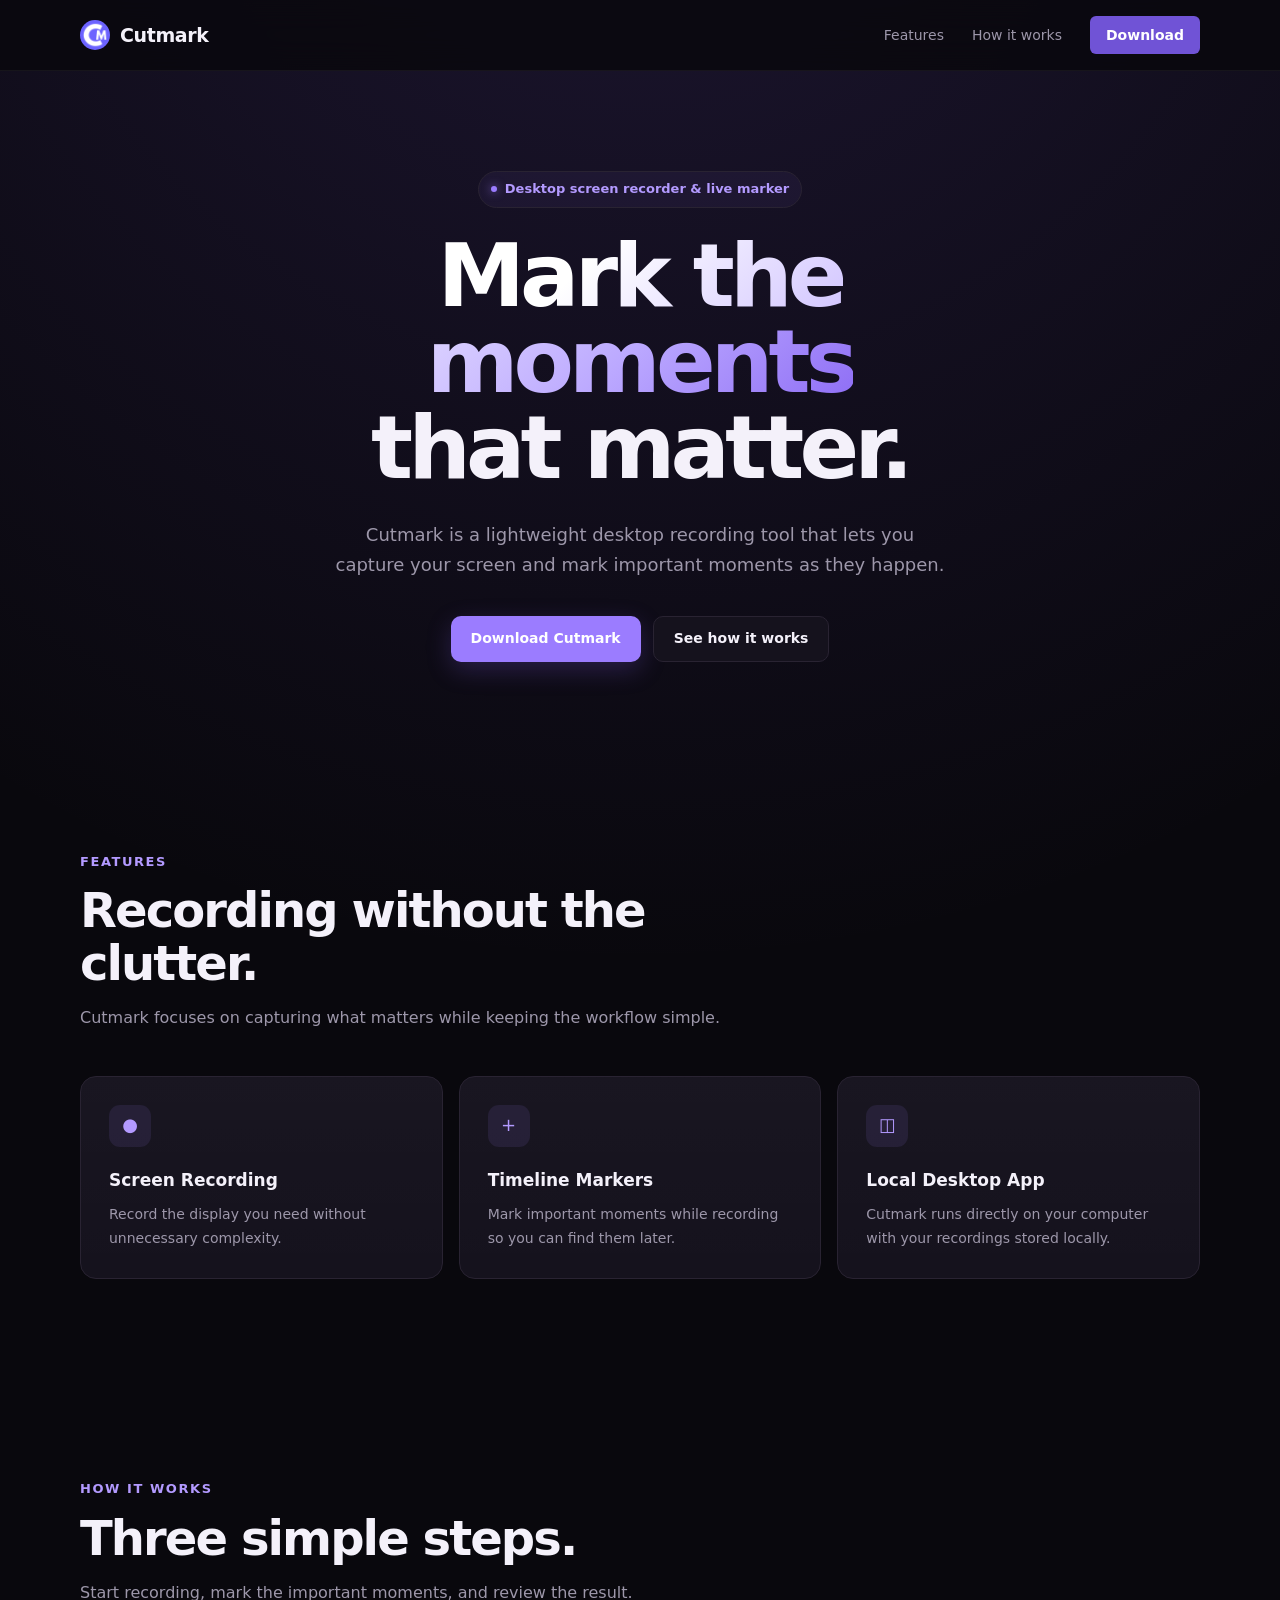
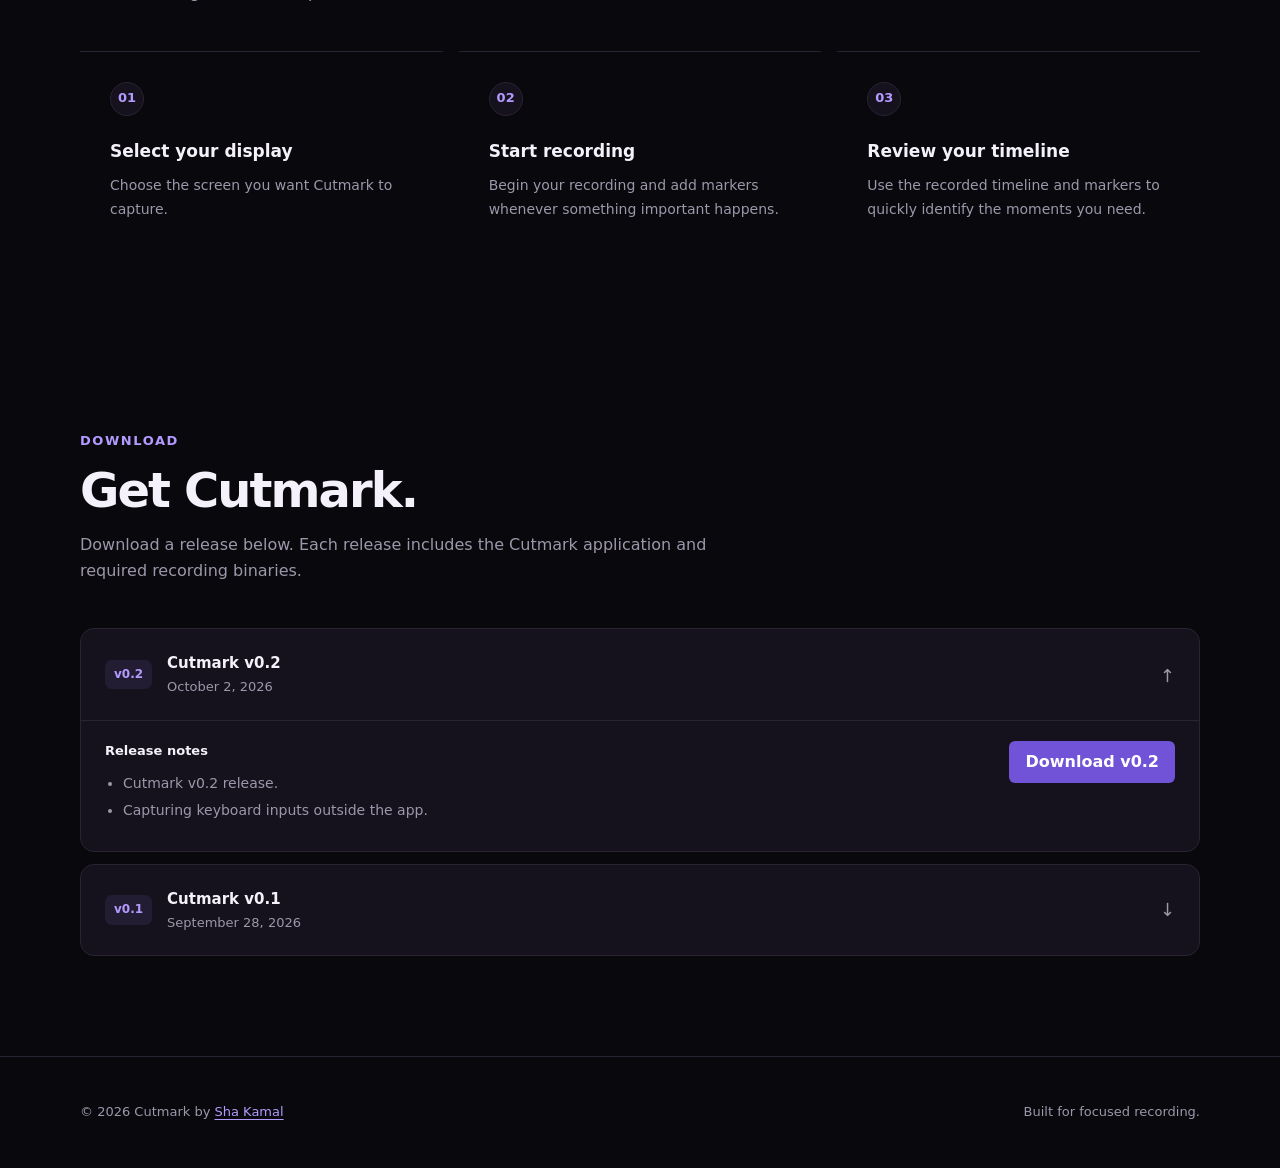
==== cutmark/index.html @ 537179f0 "Initial commit" ====
<!doctype html>
<html lang="en">
    <head>
        <meta charset="UTF-8" />
        <meta name="viewport" content="width=device-width, initial-scale=1.0" />

        <link rel="icon" type="image/png" href="./icon.png" />

        <title>Cutmark | Live Marker</title>

        <meta
            name="description"
            content="Cutmark is a lightweight desktop screen recording tool for marking important moments while you record."
        />

        <style>
            :root {
                --bg: #09080d;
                --bg-soft: #100e17;
                --card: #15121d;
                --card-hover: #1b1725;
                --border: #292332;
                --text: #f4f1fa;
                --muted: #9d97aa;
                --muted-light: #c4bfce;
                --purple: #9b7cff;
                --purple-light: #b39aff;
                --purple-dark: #7053d6;
                --shadow: rgba(0, 0, 0, 0.35);
            }

            * {
                box-sizing: border-box;
                margin: 0;
                padding: 0;
            }

            html {
                scroll-behavior: smooth;
            }

            body {
                font-family:
                    Inter,
                    ui-sans-serif,
                    system-ui,
                    -apple-system,
                    BlinkMacSystemFont,
                    "Segoe UI",
                    sans-serif;

                background:
                    radial-gradient(
                        circle at 50% -10%,
                        rgba(123, 86, 220, 0.18),
                        transparent 40%
                    ),
                    var(--bg);

                color: var(--text);
                line-height: 1.6;
            }

            a {
                color: inherit;
                text-decoration: none;
            }

            .container {
                width: min(1120px, calc(100% - 40px));
                margin: 0 auto;
            }

            /* --------------------------------
               Navigation
            -------------------------------- */

            nav {
                position: sticky;
                top: 0;
                z-index: 100;

                background: rgba(9, 8, 13, 0.82);
                backdrop-filter: blur(16px);

                border-bottom: 1px solid rgba(255, 255, 255, 0.05);
            }

            .nav-inner {
                height: 70px;

                display: flex;
                align-items: center;
                justify-content: space-between;
            }

            .brand {
                display: flex;
                align-items: center;
                gap: 10px;

                font-size: 19px;
                font-weight: 700;
                letter-spacing: -0.02em;
            }

            .brand img {
                width: 30px;
                height: 30px;
                object-fit: contain;
                border-radius: 50%;
                flex-shrink: 0;
            }

            .nav-links {
                display: flex;
                align-items: center;
                gap: 28px;

                color: var(--muted);
                font-size: 14px;
            }

            .nav-links a {
                transition: color 0.2s ease;
            }

            .nav-links a:hover {
                color: var(--text);
            }

            /* --------------------------------
               Hero
            -------------------------------- */

            .hero {
                min-height: 650px;

                display: flex;
                align-items: center;
                justify-content: center;

                text-align: center;

                padding: 100px 0 90px;
            }

            .hero-content {
                max-width: 820px;
                margin: 0 auto;
            }

            .eyebrow {
                display: inline-flex;
                align-items: center;
                gap: 8px;

                padding: 7px 12px;

                border: 1px solid var(--border);
                border-radius: 999px;

                background: rgba(155, 124, 255, 0.06);

                color: var(--purple-light);

                font-size: 13px;
                font-weight: 600;

                margin-bottom: 25px;
            }

            .eyebrow-dot {
                width: 6px;
                height: 6px;

                border-radius: 50%;

                background: var(--purple);

                box-shadow: 0 0 10px rgba(155, 124, 255, 0.8);
            }

            h1 {
                font-size: clamp(48px, 8vw, 88px);
                line-height: 0.98;

                letter-spacing: -0.055em;

                margin-bottom: 28px;
            }

            .gradient-text {
                background: linear-gradient(
                    135deg,
                    #ffffff 20%,
                    #bba8ff 70%,
                    #8d6cf5
                );

                -webkit-background-clip: text;
                background-clip: text;

                color: transparent;
            }

            .hero-description {
                max-width: 620px;
                margin: 0 auto 35px;

                color: var(--muted);

                font-size: 18px;
                line-height: 1.7;
            }

            .hero-actions {
                display: flex;
                justify-content: center;
                gap: 12px;

                flex-wrap: wrap;
            }

            .button {
                display: inline-flex;
                align-items: center;
                justify-content: center;
                gap: 8px;

                min-height: 46px;

                padding: 0 20px;

                border-radius: 10px;

                font-size: 14px;
                font-weight: 600;

                transition:
                    transform 0.2s ease,
                    background 0.2s ease,
                    border-color 0.2s ease;
            }

            .button:hover {
                transform: translateY(-1px);
            }

            .button-primary {
                background: var(--purple);
                color: white;

                box-shadow: 0 8px 25px rgba(123, 86, 220, 0.25);
            }

            .button-primary:hover {
                background: var(--purple-light);
            }

            .button-secondary {
                border: 1px solid var(--border);
                background: var(--card);
                color: var(--text);
            }

            .button-secondary:hover {
                background: var(--card-hover);
                border-color: #3a3347;
            }

            /* --------------------------------
               Sections
            -------------------------------- */

            section {
                padding: 100px 0;
            }

            .section-header {
                max-width: 680px;
                margin-bottom: 45px;
            }

            .section-label {
                color: var(--purple-light);

                font-size: 13px;
                font-weight: 700;

                text-transform: uppercase;
                letter-spacing: 0.12em;

                margin-bottom: 12px;
            }

            h2 {
                font-size: clamp(32px, 5vw, 48px);
                line-height: 1.1;

                letter-spacing: -0.04em;

                margin-bottom: 15px;
            }

            .section-description {
                color: var(--muted);
                font-size: 16px;
            }

            /* --------------------------------
               Features
            -------------------------------- */

            .features-grid {
                display: grid;

                grid-template-columns: repeat(3, minmax(0, 1fr));

                gap: 16px;
            }

            .feature-card {
                padding: 28px;

                border: 1px solid var(--border);
                border-radius: 16px;

                background:
                    linear-gradient(
                        180deg,
                        rgba(255, 255, 255, 0.015),
                        transparent
                    ),
                    var(--card);

                transition:
                    transform 0.2s ease,
                    border-color 0.2s ease,
                    background 0.2s ease;
            }

            .feature-card:hover {
                transform: translateY(-3px);

                border-color: #3b334b;
                background: var(--card-hover);
            }

            .feature-icon {
                width: 42px;
                height: 42px;

                display: flex;
                align-items: center;
                justify-content: center;

                border-radius: 11px;

                background: rgba(155, 124, 255, 0.1);

                color: var(--purple-light);

                margin-bottom: 20px;

                font-size: 18px;
            }

            .feature-card h3 {
                font-size: 17px;
                margin-bottom: 9px;
            }

            .feature-card p {
                color: var(--muted);
                font-size: 14px;
                line-height: 1.7;
            }

            /* --------------------------------
               How it works
            -------------------------------- */

            .steps {
                display: grid;

                grid-template-columns: repeat(3, minmax(0, 1fr));

                gap: 16px;

                counter-reset: steps;
            }

            .step {
                position: relative;

                padding: 30px;

                border-top: 1px solid var(--border);
            }

            .step-number {
                width: 34px;
                height: 34px;

                display: flex;
                align-items: center;
                justify-content: center;

                border-radius: 50%;

                background: var(--card);
                border: 1px solid var(--border);

                color: var(--purple-light);

                font-size: 13px;
                font-weight: 700;

                margin-bottom: 22px;
            }

            .step h3 {
                font-size: 17px;
                margin-bottom: 9px;
            }

            .step p {
                color: var(--muted);
                font-size: 14px;
                line-height: 1.7;
            }

            /* --------------------------------
               Download
            -------------------------------- */

            .download-section {
                padding-top: 80px;
            }

            .release-list {
                display: flex;
                flex-direction: column;
                gap: 12px;
            }

            .release {
                overflow: hidden;

                border: 1px solid var(--border);
                border-radius: 14px;

                background: var(--card);
            }

            .release summary {
                cursor: pointer;

                list-style: none;

                display: flex;
                align-items: center;
                justify-content: space-between;

                gap: 20px;

                padding: 22px 24px;
            }

            .release summary::-webkit-details-marker {
                display: none;
            }

            .release summary:hover {
                background: rgba(255, 255, 255, 0.015);
            }

            .release-info {
                display: flex;
                align-items: center;
                gap: 15px;
            }

            .release-version {
                display: inline-flex;
                align-items: center;

                padding: 5px 9px;

                border-radius: 7px;

                background: rgba(155, 124, 255, 0.1);

                color: var(--purple-light);

                font-size: 12px;
                font-weight: 700;
            }

            .release-title {
                font-size: 15px;
                font-weight: 600;
            }

            .release-date {
                color: var(--muted);

                font-size: 13px;

                margin-top: 2px;
            }

            .release-arrow {
                color: var(--muted);

                font-size: 18px;

                transition: transform 0.2s ease;
            }

            .release[open] .release-arrow {
                transform: rotate(180deg);
            }

            .release-body {
                padding: 0 24px 24px;

                border-top: 1px solid var(--border);
            }

            .release-content {
                padding-top: 20px;

                display: flex;
                align-items: flex-start;
                justify-content: space-between;

                gap: 30px;
            }

            .release-notes {
                flex: 1;
            }

            .release-notes-title {
                font-size: 13px;
                font-weight: 700;

                margin-bottom: 10px;
            }

            .release-notes ul {
                padding-left: 18px;

                color: var(--muted);

                font-size: 14px;
            }

            .release-notes li {
                margin-bottom: 5px;
            }

            .download-button {
                flex-shrink: 0;
            }

            /* --------------------------------
               Footer
            -------------------------------- */

            footer {
                padding: 45px 0;

                border-top: 1px solid var(--border);

                color: var(--muted);

                font-size: 13px;
            }

            .footer-inner {
                display: flex;
                align-items: center;
                justify-content: space-between;

                gap: 20px;
            }

            .footer-author {
                color: var(--muted);

                transition: color 0.2s ease;
            }

            .footer-author:hover {
                color: var(--purple-light);
            }

            /* --------------------------------
               Responsive
            -------------------------------- */

            @media (max-width: 800px) {
                .features-grid,
                .steps {
                    grid-template-columns: 1fr;
                }

                .nav-links {
                    gap: 15px;
                }

                .hero {
                    min-height: 560px;
                    padding: 80px 0;
                }

                .release-content {
                    flex-direction: column;
                }

                .download-button {
                    width: 100%;
                }

                .download-button .button {
                    width: 100%;
                }
            }

            @media (max-width: 560px) {
                .container {
                    width: min(100% - 28px, 1120px);
                }

                .nav-inner {
                    height: 62px;
                }

                .nav-links {
                    display: none;
                }

                h1 {
                    font-size: 50px;
                }

                .hero-description {
                    font-size: 16px;
                }

                section {
                    padding: 75px 0;
                }

                .release summary {
                    padding: 18px;
                }

                .release-body {
                    padding: 0 18px 18px;
                }

                .release-info {
                    gap: 10px;
                }

                .release-title {
                    font-size: 14px;
                }

                .footer-inner {
                    flex-direction: column;
                    align-items: flex-start;
                }
            }
        </style>
    </head>

    <body>
        <!-- Navigation -->

        <nav>
            <div class="container nav-inner">
                <a href="#" class="brand">
                    <img src="./icon.png" alt="Cutmark" />
                    <span>Cutmark</span>
                </a>

                <div class="nav-links">
                    <a href="#features">Features</a>
                    <a href="#how-it-works">How it works</a>
                    <a
                        href="#download"
                        style="
                            background: var(--purple-dark);
                            color: #fff;
                            padding: 8px 16px;
                            border-radius: 6px;
                            text-decoration: none;
                            font-weight: 600;
                        "
                        onmouseover="this.style.background = 'var(--purple)'"
                        onmouseout="
                            this.style.background = 'var(--purple-dark)'
                        "
                    >
                        Download
                    </a>
                </div>
            </div>
        </nav>

        <!-- Hero -->

        <main>
            <section class="hero">
                <div class="container hero-content">
                    <div class="eyebrow">
                        <span class="eyebrow-dot"></span>
                        Desktop screen recorder & live marker
                    </div>

                    <h1>
                        <span class="gradient-text"> Mark the moments </span>
                        <br />
                        that matter.
                    </h1>

                    <p class="hero-description">
                        Cutmark is a lightweight desktop recording tool that
                        lets you capture your screen and mark important moments
                        as they happen.
                    </p>

                    <div class="hero-actions">
                        <a href="#download" class="button button-primary">
                            Download Cutmark
                        </a>

                        <a href="#how-it-works" class="button button-secondary">
                            See how it works
                        </a>
                    </div>
                </div>
            </section>

            <!-- Features -->

            <section id="features">
                <div class="container">
                    <div class="section-header">
                        <div class="section-label">Features</div>

                        <h2>Recording without the clutter.</h2>

                        <p class="section-description">
                            Cutmark focuses on capturing what matters while
                            keeping the workflow simple.
                        </p>
                    </div>

                    <div class="features-grid">
                        <div class="feature-card">
                            <div class="feature-icon">●</div>

                            <h3>Screen Recording</h3>

                            <p>
                                Record the display you need without unnecessary
                                complexity.
                            </p>
                        </div>

                        <div class="feature-card">
                            <div class="feature-icon">+</div>

                            <h3>Timeline Markers</h3>

                            <p>
                                Mark important moments while recording so you
                                can find them later.
                            </p>
                        </div>

                        <div class="feature-card">
                            <div class="feature-icon">◫</div>

                            <h3>Local Desktop App</h3>

                            <p>
                                Cutmark runs directly on your computer with your
                                recordings stored locally.
                            </p>
                        </div>
                    </div>
                </div>
            </section>

            <!-- How it works -->

            <section id="how-it-works">
                <div class="container">
                    <div class="section-header">
                        <div class="section-label">How it works</div>

                        <h2>Three simple steps.</h2>

                        <p class="section-description">
                            Start recording, mark the important moments, and
                            review the result.
                        </p>
                    </div>

                    <div class="steps">
                        <div class="step">
                            <div class="step-number">01</div>

                            <h3>Select your display</h3>

                            <p>
                                Choose the screen you want Cutmark to capture.
                            </p>
                        </div>

                        <div class="step">
                            <div class="step-number">02</div>

                            <h3>Start recording</h3>

                            <p>
                                Begin your recording and add markers whenever
                                something important happens.
                            </p>
                        </div>

                        <div class="step">
                            <div class="step-number">03</div>

                            <h3>Review your timeline</h3>

                            <p>
                                Use the recorded timeline and markers to quickly
                                identify the moments you need.
                            </p>
                        </div>
                    </div>
                </div>
            </section>

            <!-- Download -->

            <section id="download" class="download-section">
                <div class="container">
                    <div class="section-header">
                        <div class="section-label">Download</div>

                        <h2>Get Cutmark.</h2>

                        <p class="section-description">
                            Download a release below. Each release includes the
                            Cutmark application and required recording binaries.
                        </p>
                    </div>

                    <div id="release-list" class="release-list"></div>
                </div>
            </section>
        </main>

        <!-- Footer -->

        <footer>
            <div class="container footer-inner">
                <div>
                    © <span id="year"></span>
                    Cutmark by
                    <a
                        href="https://www.shakamal.com"
                        target="_blank"
                        rel="noopener noreferrer"
                        style="
                            color: var(--purple-light);
                            text-decoration: underline;
                            text-underline-offset: 3px;
                        "
                    >
                        Sha Kamal
                    </a>
                </div>

                <div>Built for focused recording.</div>
            </div>
        </footer>

        <script>
            /*
             * Cutmark releases
             *
             * Google Drive file IDs are taken from the sharing URLs.
             */

            const RELEASES = [
                {
                    name: "Cutmark v0.2",
                    version: "0.2",
                    date: "2026-10-02",
                    download:
                        "https://drive.google.com/uc?export=download&id=1SfjQMPcFquccPZWpeL3xZGbp0htsZSDk",
                    notes: [
                        "Cutmark v0.2 release.",
                        "Capturing keyboard inputs outside the app.",
                    ],
                },
                {
                    name: "Cutmark v0.1",
                    version: "0.1",
                    date: "2026-09-28",
                    download:
                        "https://drive.google.com/uc?export=download&id=1gFqni8XCV2P5SXUI3lJE3S_QBKb9bOwK",
                    notes: [
                        "Initial Cutmark v0.1 release.",
                        "Screen recording support.",
                        "Mic and System audio capturing.",
                        "Timeline markers.",
                    ],
                },
            ];

            /*
             * Format release dates.
             */

            function formatDate(dateString) {
                const date = new Date(`${dateString}T00:00:00`);

                return date.toLocaleDateString("en-US", {
                    year: "numeric",
                    month: "long",
                    day: "numeric",
                });
            }

            /*
             * Render releases.
             */

            function renderReleases() {
                const container = document.getElementById("release-list");

                container.innerHTML = "";

                RELEASES.forEach((release, index) => {
                    const details = document.createElement("details");

                    details.className = "release";

                    /*
                     * Automatically expand the latest release.
                     */

                    if (index === 0) {
                        details.open = true;
                    }

                    const notes = release.notes
                        .map((note) => `<li>${note}</li>`)
                        .join("");

                    details.innerHTML = `
                        <summary>
                            <div class="release-info">
                                <div class="release-version">
                                    v${release.version}
                                </div>

                                <div>
                                    <div class="release-title">
                                        ${release.name}
                                    </div>

                                    <div class="release-date">
                                        ${formatDate(release.date)}
                                    </div>
                                </div>
                            </div>

                            <div class="release-arrow">
                                ↓
                            </div>
                        </summary>

                        <div class="release-body">
                            <div class="release-content">
                                <div class="release-notes">
                                    <div class="release-notes-title">
                                        Release notes
                                    </div>

                                    <ul>
                                        ${notes}
                                    </ul>
                                </div>

                                <div class="download-button">
                                    <a
                                        href="${release.download}"
                                        target="_blank"
                                        rel="noopener noreferrer"
                                        style="
                                            display: inline-block;
                                            background: var(--purple-dark);
                                            color: #fff;
                                            padding: 8px 16px;
                                            border-radius: 6px;
                                            text-decoration: none;
                                            font-weight: 600;
                                            transition: background 0.2s ease;
                                        "
                                        onmouseover="this.style.background='var(--purple)'"
                                        onmouseout="this.style.background='var(--purple-dark)'"
                                    >
                                        Download v${release.version}
                                    </a>
                                </div>
                            </div>
                        </div>
                    `;

                    container.appendChild(details);
                });
            }

            /*
             * Footer year.
             */

            document.getElementById("year").textContent =
                new Date().getFullYear();

            /*
             * Render release list.
             */

            renderReleases();
        </script>
    </body>
</html>
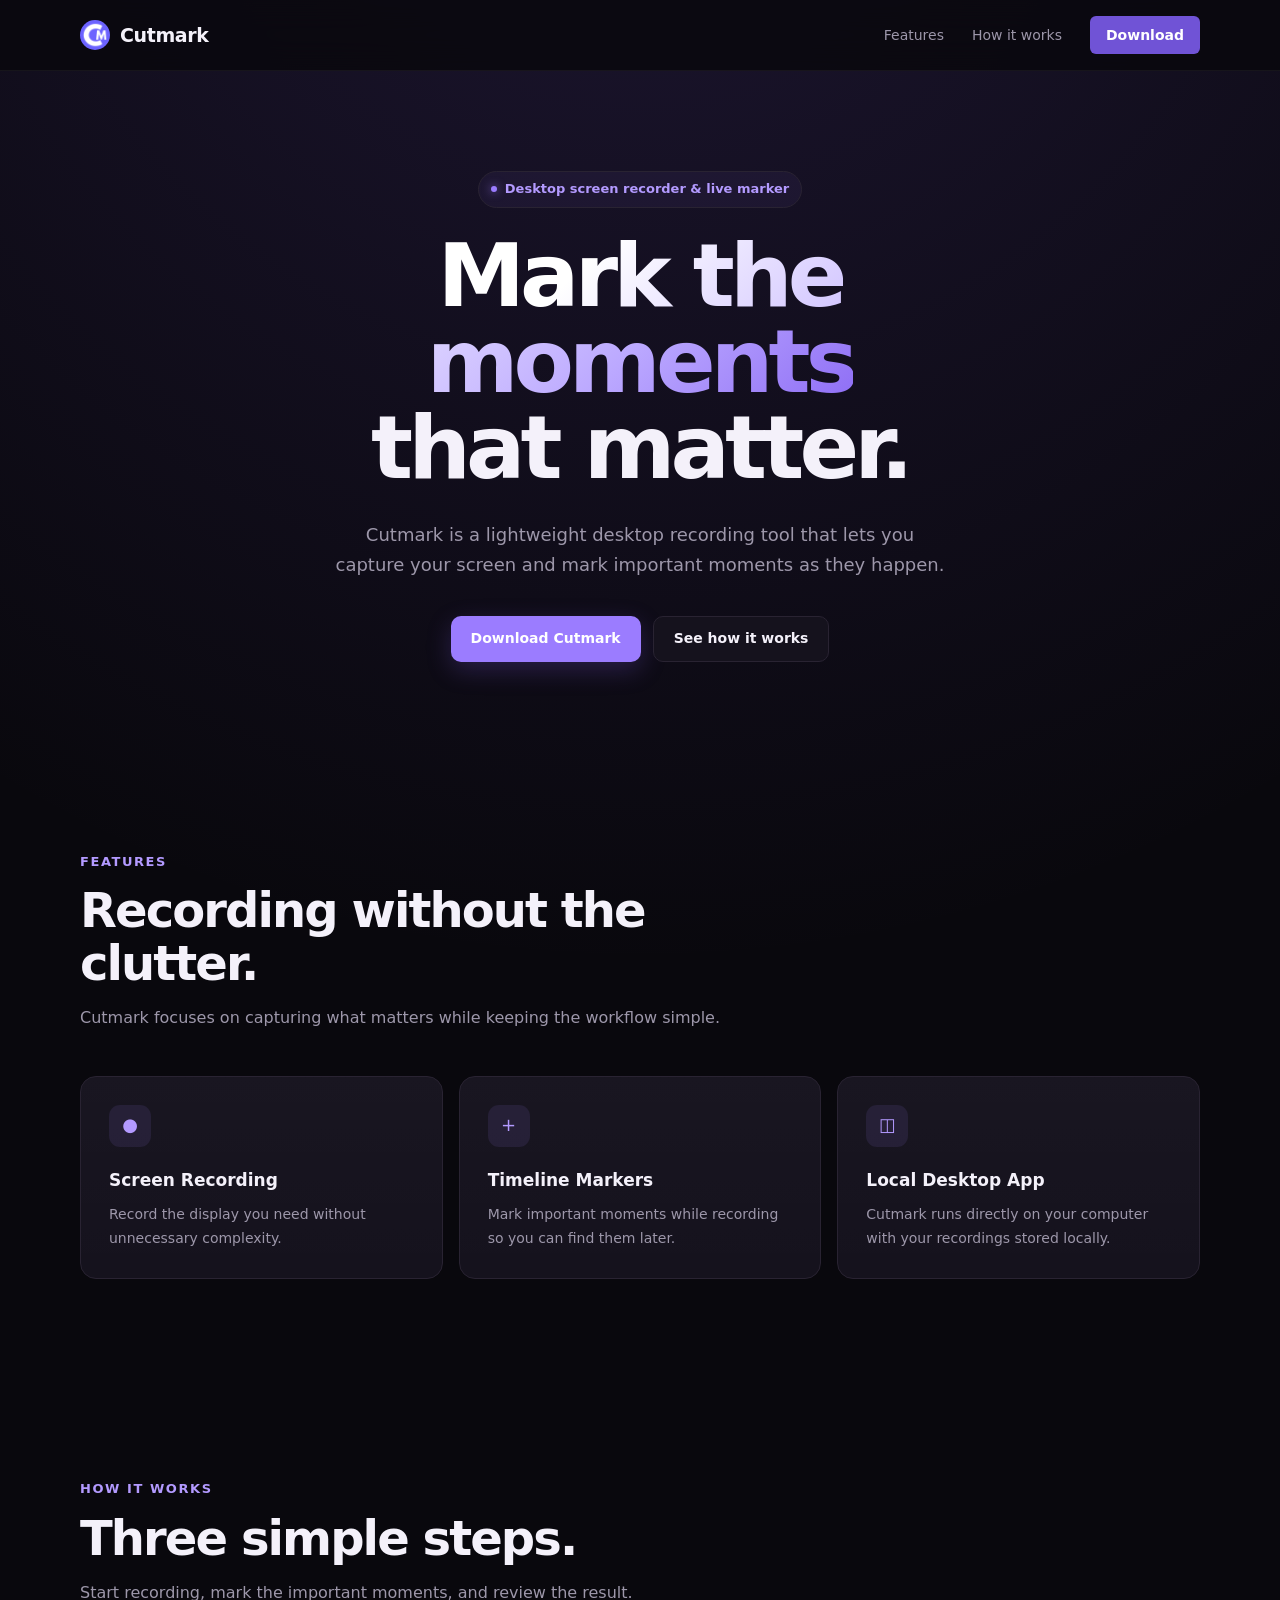
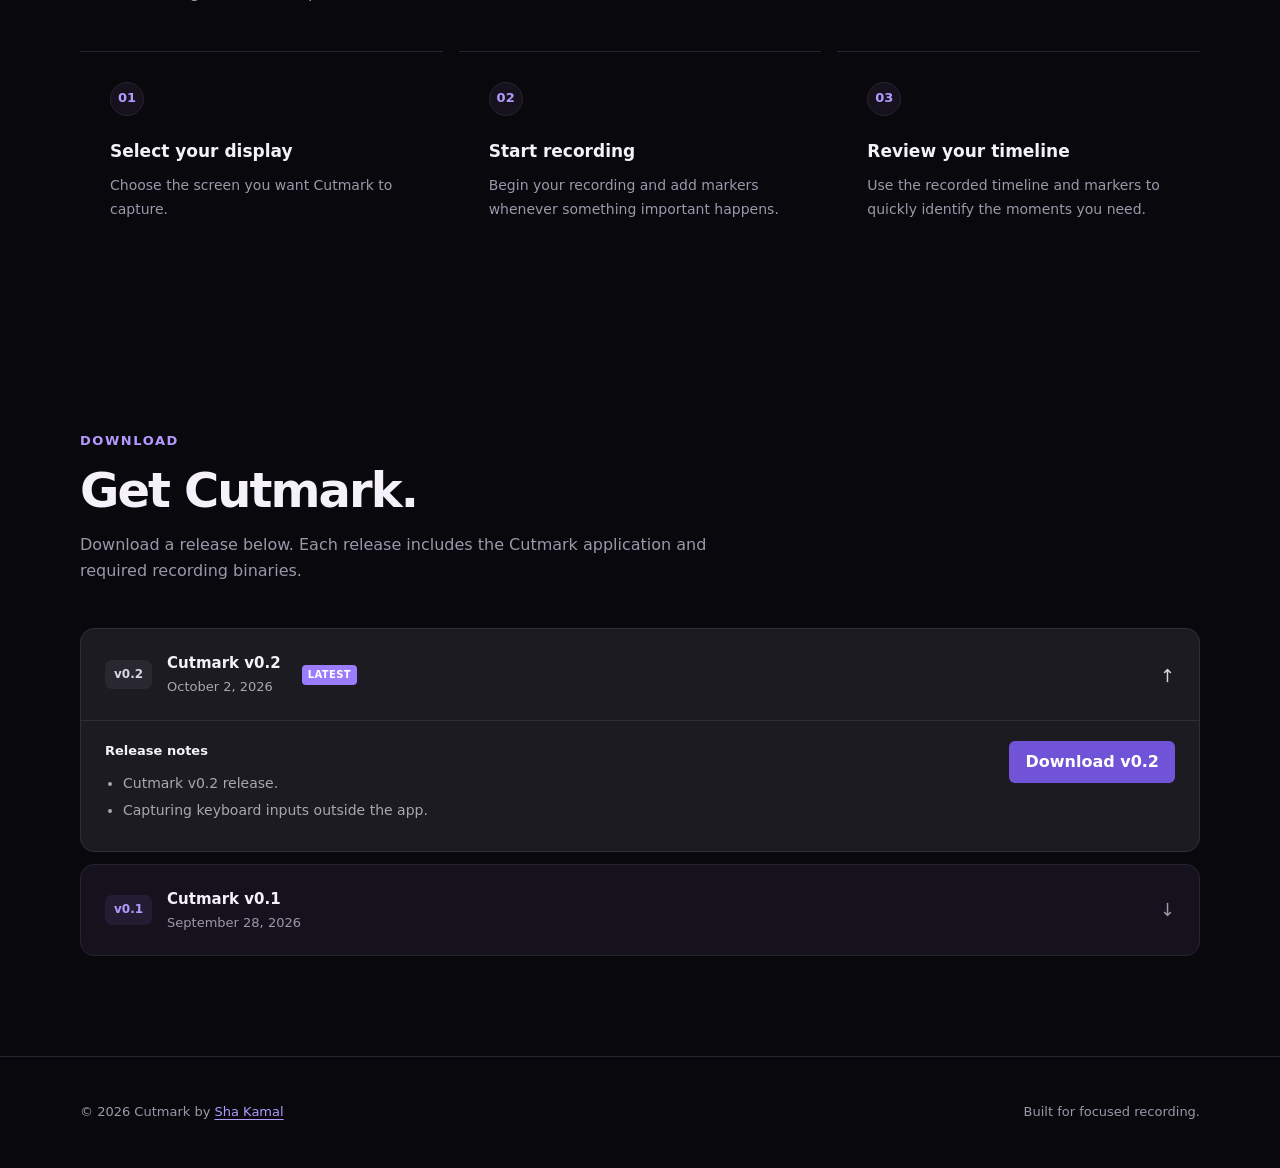
==== commit 63f528b2: "Update portfolio page" ====
--- a/cutmark/index.html
+++ b/cutmark/index.html
@@ -452,6 +452,17 @@
                 border-radius: 14px;
 
                 background: var(--card);
+
+                transition:
+                    background 0.2s ease,
+                    border-color 0.2s ease;
+            }
+
+            /* Open release uses dark gray instead of purple */
+
+            .release[open] {
+                background: #1c1b21;
+                border-color: #302e36;
             }
 
             .release summary {
@@ -498,6 +509,11 @@
                 font-weight: 700;
             }
 
+            .release[open] .release-version {
+                background: #29272f;
+                color: #d8d5df;
+            }
+
             .release-title {
                 font-size: 15px;
                 font-weight: 600;
@@ -511,6 +527,10 @@
                 margin-top: 2px;
             }
 
+            .release[open] .release-date {
+                color: #aaa6b2;
+            }
+
             .release-arrow {
                 color: var(--muted);
 
@@ -520,6 +540,7 @@
             }
 
             .release[open] .release-arrow {
+                color: #d8d5df;
                 transform: rotate(180deg);
             }
 
@@ -527,6 +548,10 @@
                 padding: 0 24px 24px;
 
                 border-top: 1px solid var(--border);
+            }
+
+            .release[open] .release-body {
+                border-top-color: #302e36;
             }
 
             .release-content {
@@ -556,6 +581,10 @@
                 color: var(--muted);
 
                 font-size: 14px;
+            }
+
+            .release[open] .release-notes ul {
+                color: #aaa6b2;
             }
 
             .release-notes li {
@@ -691,7 +720,9 @@
 
                 <div class="nav-links">
                     <a href="#features">Features</a>
+
                     <a href="#how-it-works">How it works</a>
+
                     <a
                         href="#download"
                         style="
@@ -878,7 +909,7 @@
                     © <span id="year"></span>
                     Cutmark by
                     <a
-                        href="https://www.shakamal.com"
+                        href="https://shakamal.com"
                         target="_blank"
                         rel="noopener noreferrer"
                         style="
@@ -985,6 +1016,25 @@
                                         ${formatDate(release.date)}
                                     </div>
                                 </div>
+
+                                ${
+                                    index === 0
+                                        ? `<span
+                                            style="
+                                                margin-left: 6px;
+                                                padding: 2px 6px;
+                                                border-radius: 4px;
+                                                background: var(--purple);
+                                                color: #fff;
+                                                font-size: 10px;
+                                                font-weight: 700;
+                                                letter-spacing: 0.04em;
+                                            "
+                                        >
+                                            LATEST
+                                        </span>`
+                                        : ""
+                                }
                             </div>
 
                             <div class="release-arrow">
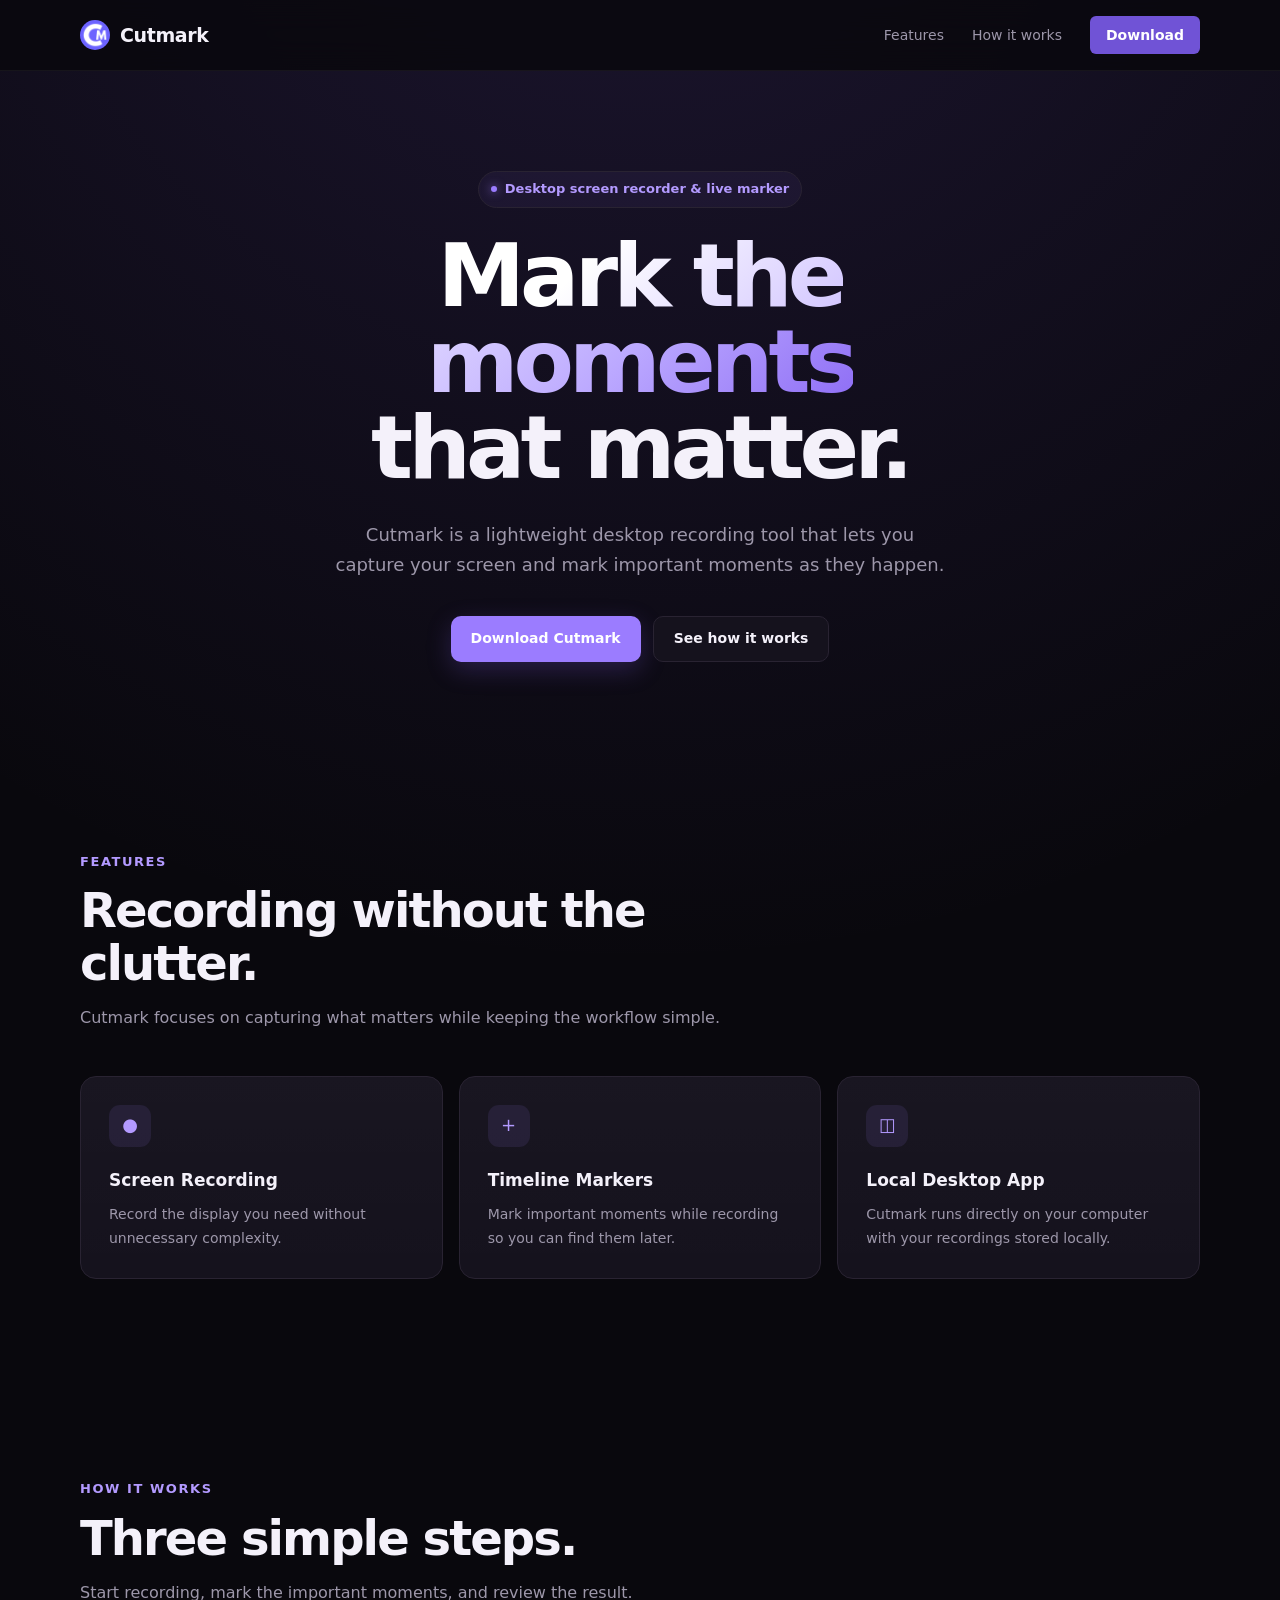
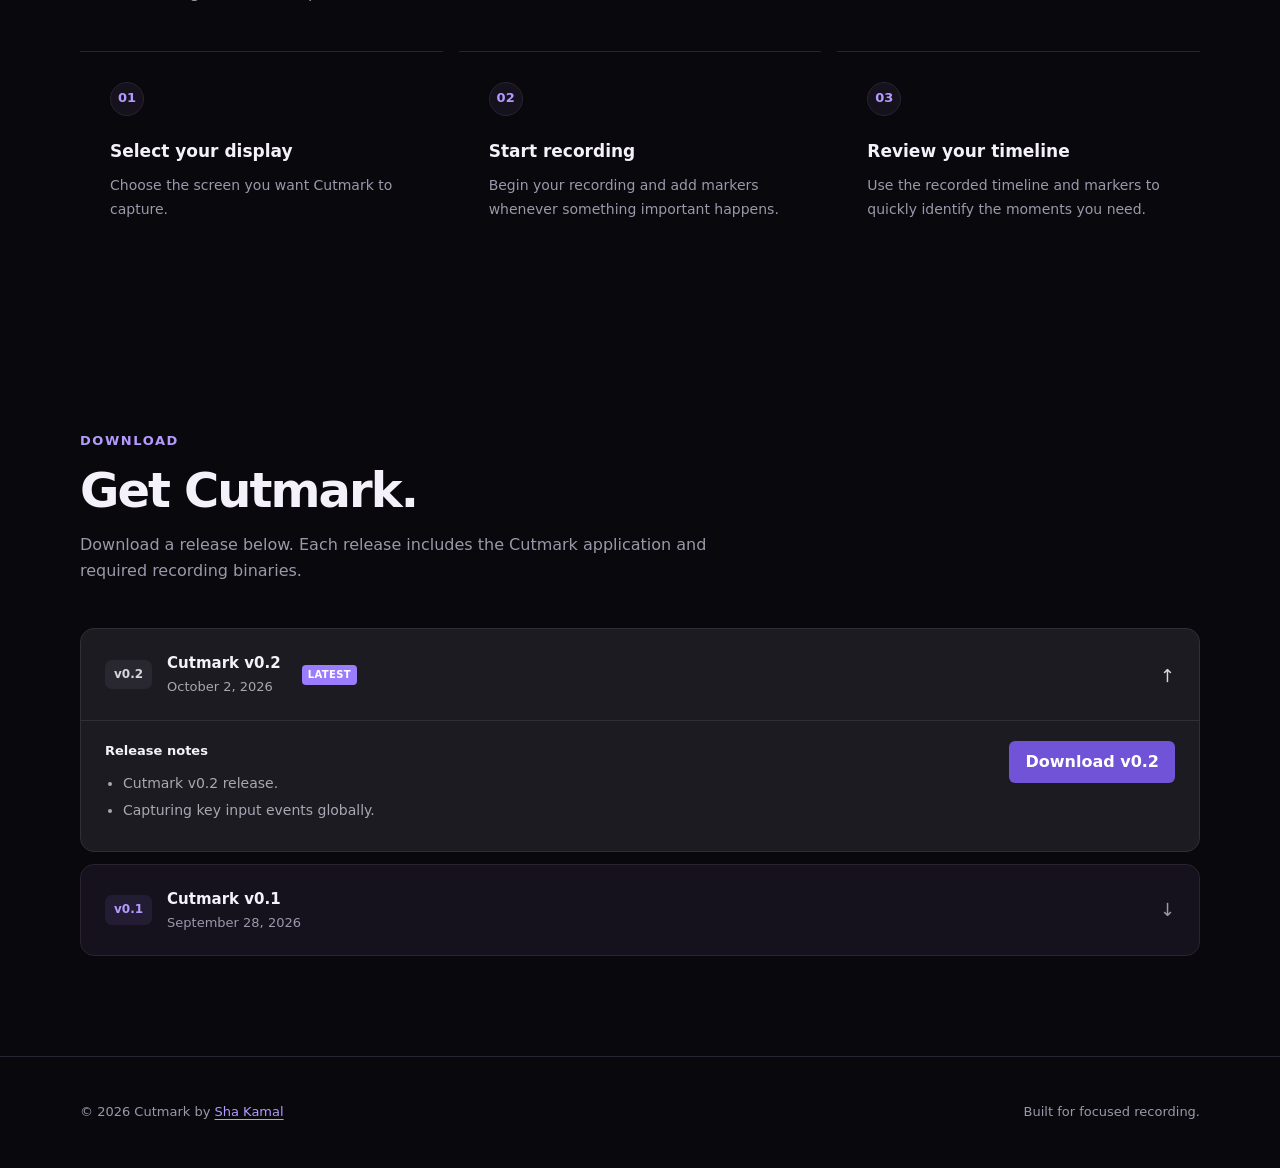
==== commit 9829ae32: "feat: Add Cutmark v0.2 release" ====
--- a/cutmark/index.html
+++ b/cutmark/index.html
@@ -939,10 +939,10 @@
                     version: "0.2",
                     date: "2026-10-02",
                     download:
-                        "https://drive.google.com/uc?export=download&id=1SfjQMPcFquccPZWpeL3xZGbp0htsZSDk",
+                        "https://drive.usercontent.google.com/download?id=1tvqN41ecXV8d2vaE5SJGTUnRVYgywgWa",
                     notes: [
                         "Cutmark v0.2 release.",
-                        "Capturing keyboard inputs outside the app.",
+                        "Capturing key input events globally.",
                     ],
                 },
                 {
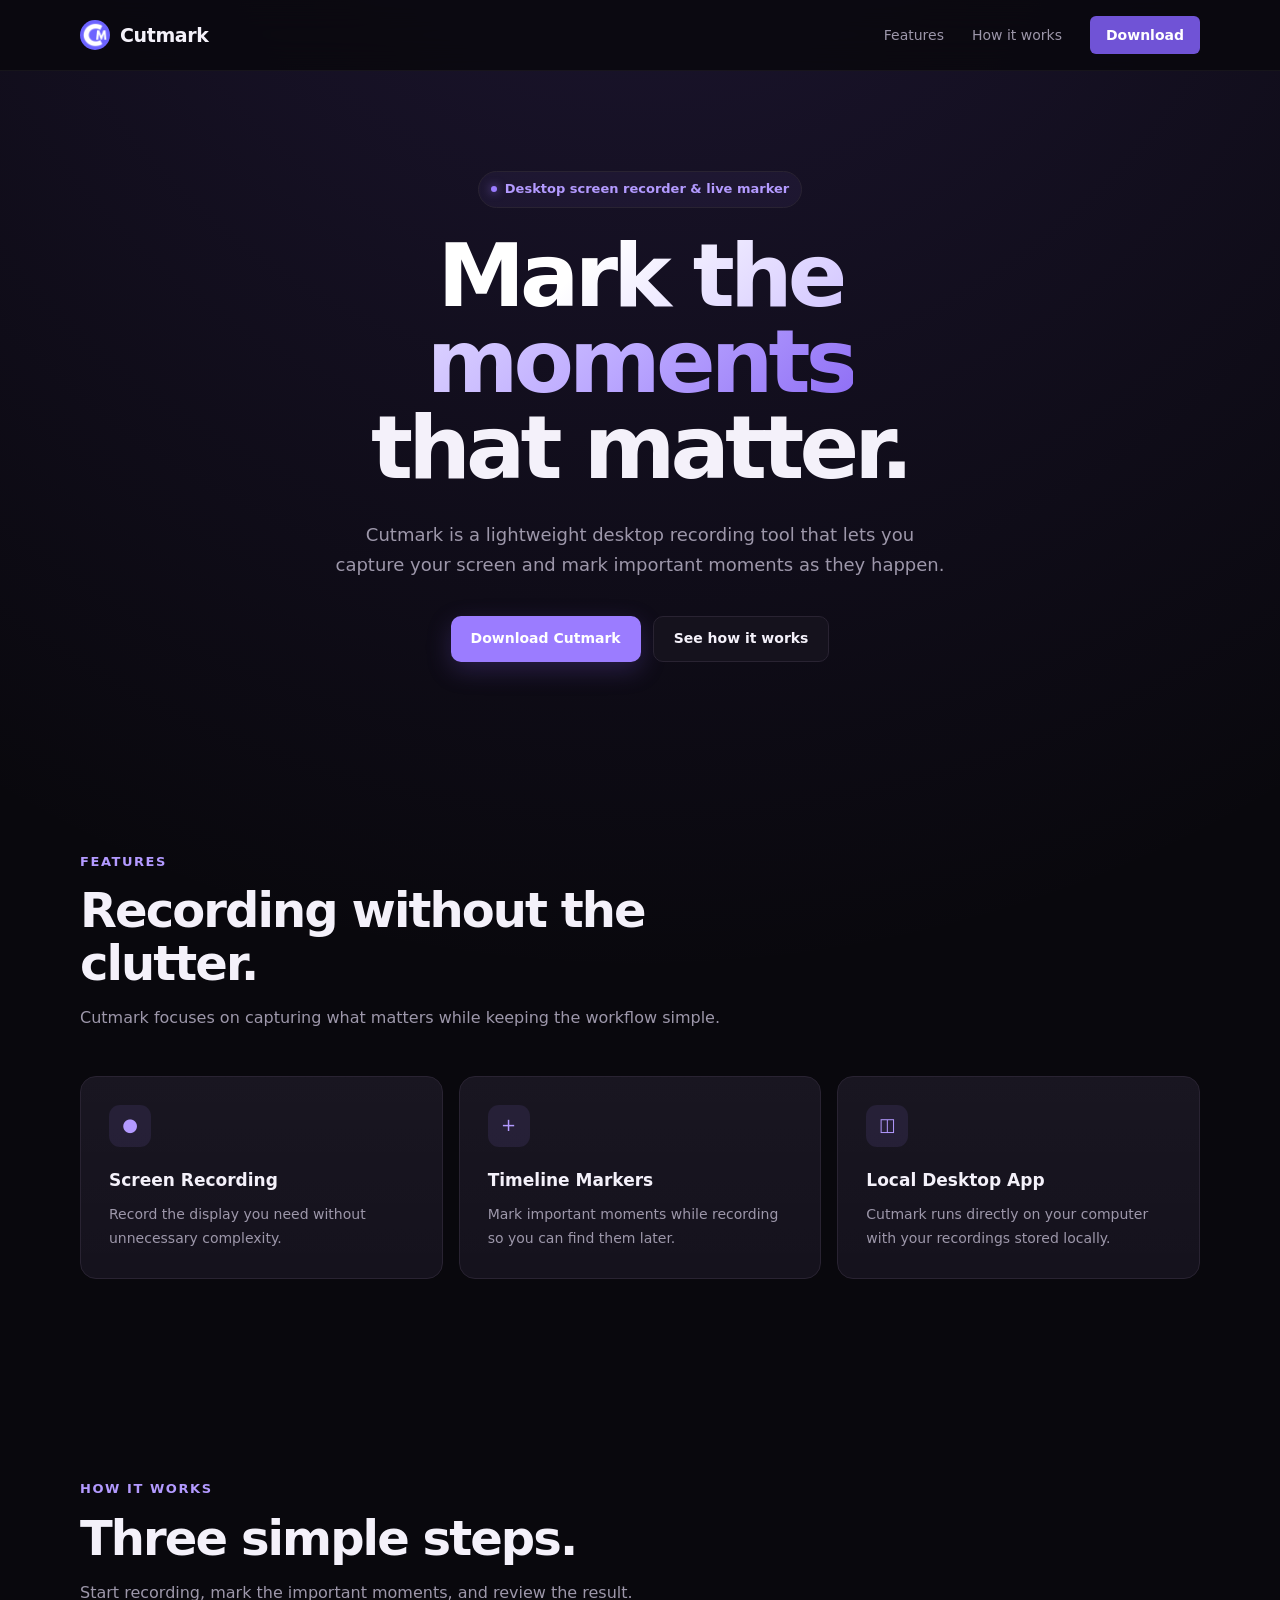
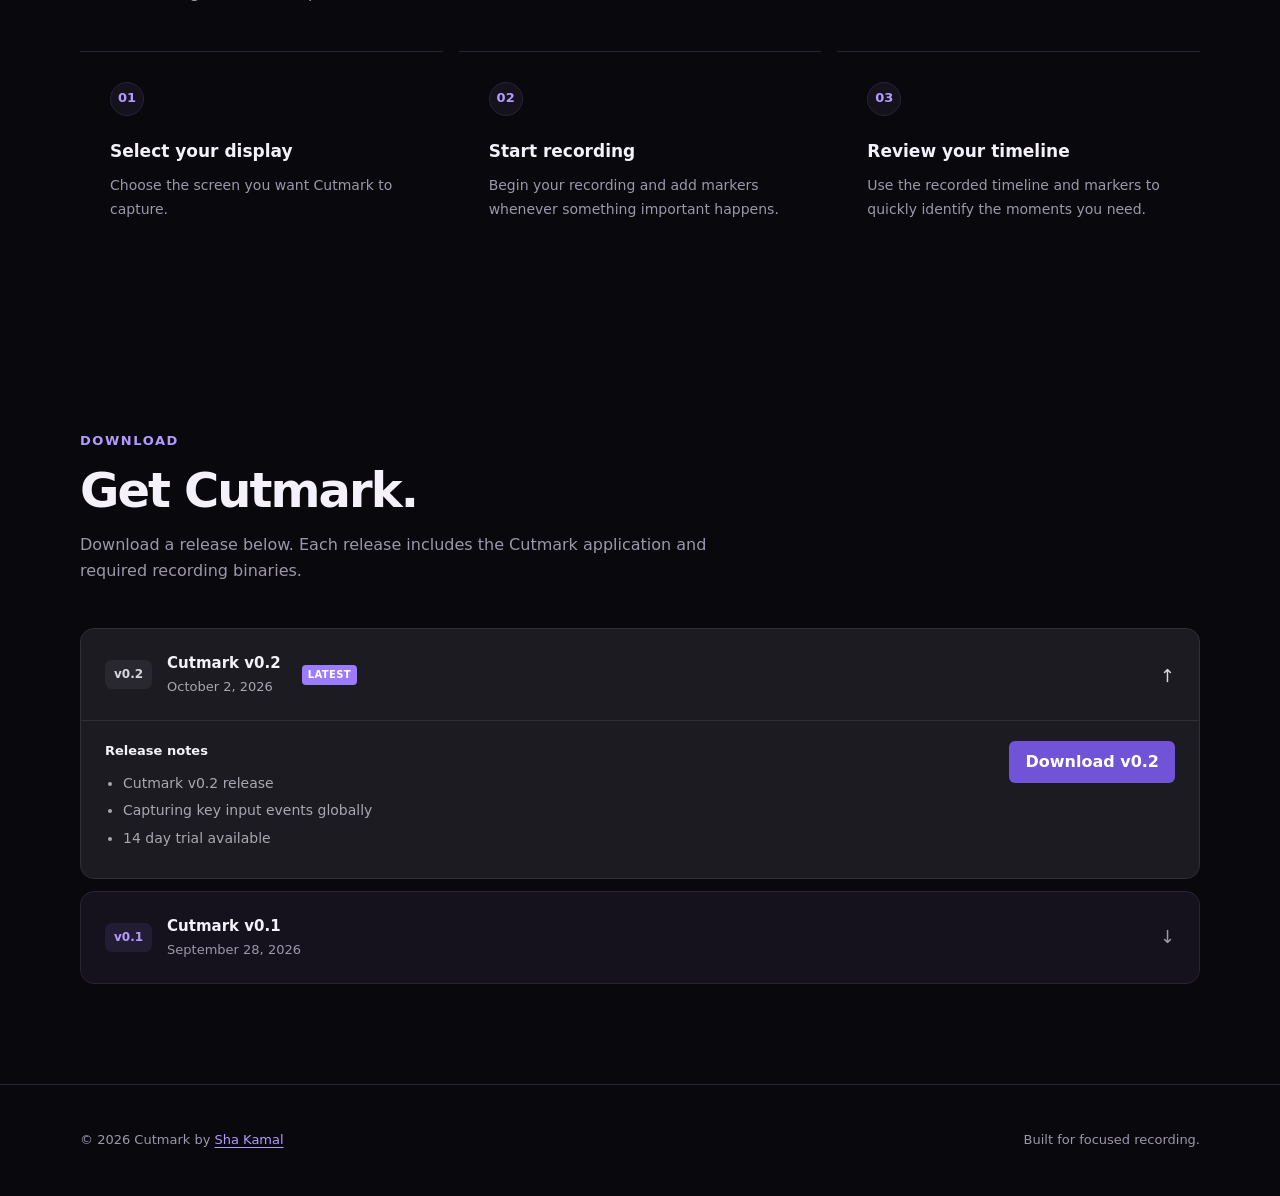
==== commit db694c3f: "Update cutmark v0.2 release" ====
--- a/cutmark/index.html
+++ b/cutmark/index.html
@@ -939,10 +939,11 @@
                     version: "0.2",
                     date: "2026-10-02",
                     download:
-                        "https://drive.usercontent.google.com/download?id=1tvqN41ecXV8d2vaE5SJGTUnRVYgywgWa",
+                        "https://drive.usercontent.google.com/download?id=1_PiLI5Vc4wT5J-eelCWu9vvow3ihhIFK",
                     notes: [
-                        "Cutmark v0.2 release.",
-                        "Capturing key input events globally.",
+                        "Cutmark v0.2 release",
+                        "Capturing key input events globally",
+                        "14 day trial available",
                     ],
                 },
                 {
@@ -952,10 +953,10 @@
                     download:
                         "https://drive.google.com/uc?export=download&id=1gFqni8XCV2P5SXUI3lJE3S_QBKb9bOwK",
                     notes: [
-                        "Initial Cutmark v0.1 release.",
-                        "Screen recording support.",
-                        "Mic and System audio capturing.",
-                        "Timeline markers.",
+                        "Initial Cutmark v0.1 release",
+                        "Screen recording support",
+                        "Mic and System audio capturing",
+                        "Timeline markers",
                     ],
                 },
             ];
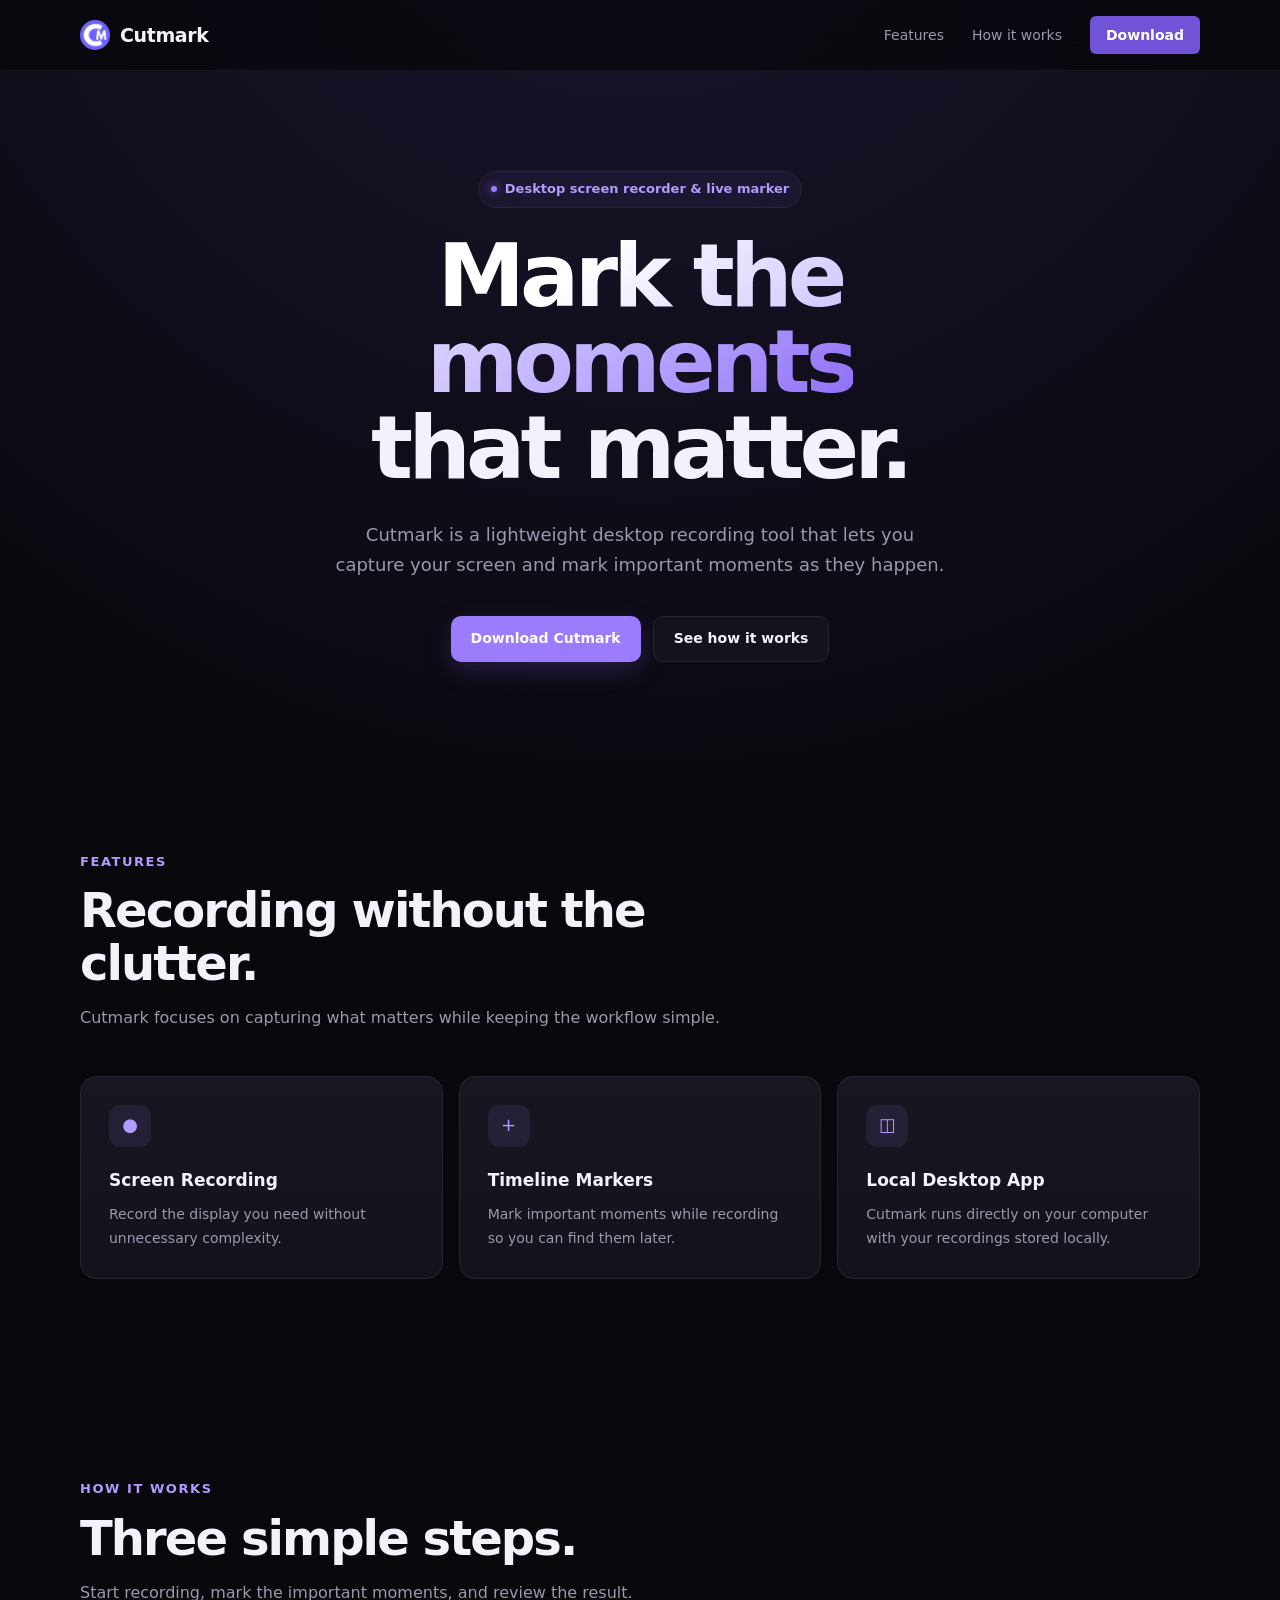
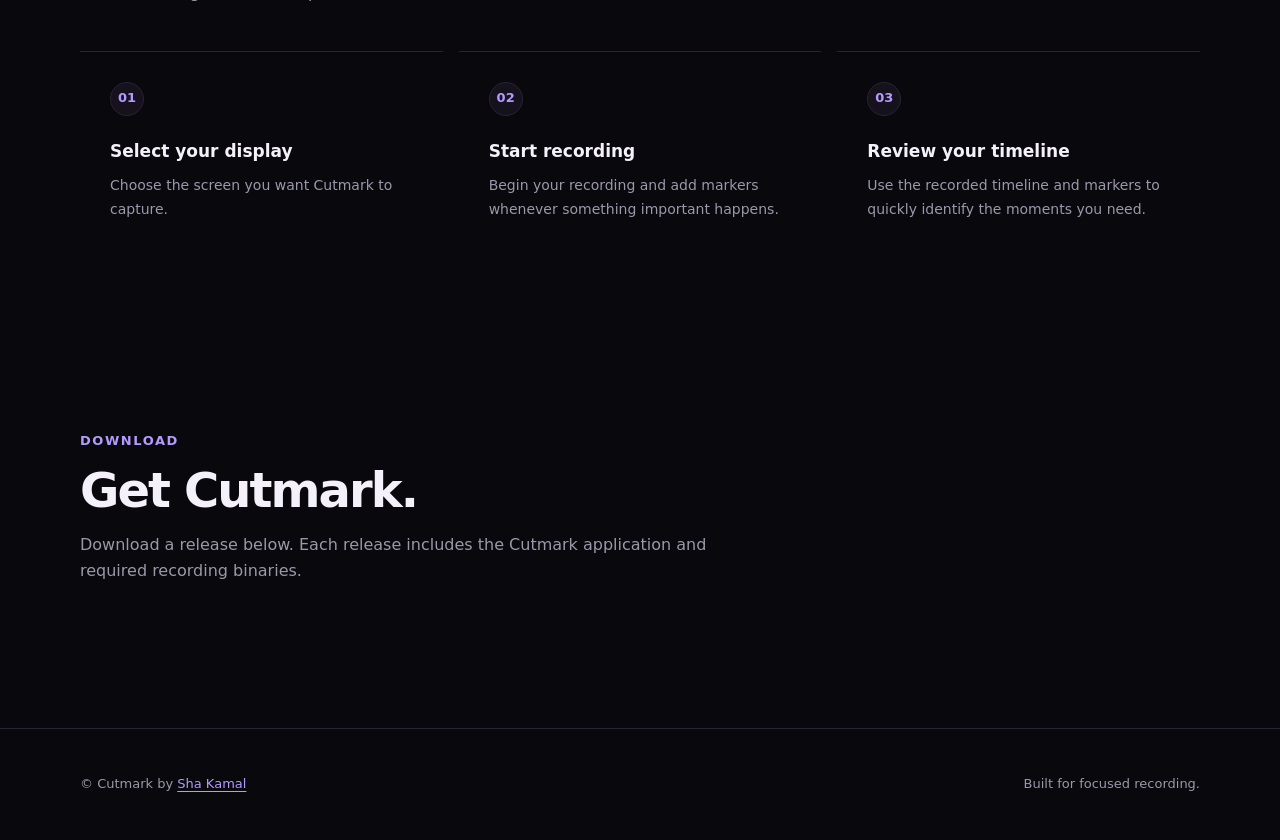
==== commit 39df1540: "feat: update cutmark version 0.2 release" ====
--- a/cutmark/index.html
+++ b/cutmark/index.html
@@ -939,10 +939,11 @@
                     version: "0.2",
                     date: "2026-10-02",
                     download:
-                        "https://drive.usercontent.google.com/download?id=1_PiLI5Vc4wT5J-eelCWu9vvow3ihhIFK",
+                        "https://drive.usercontent.google.com/download?id=1hWQMHm41gso4gxeo9PU5Zr_tjYt04qRK",
                     notes: [
                         "Cutmark v0.2 release",
                         "Capturing key input events globally",
+                        "Preview and sync files in app and disk"
                         "14 day trial available",
                     ],
                 },
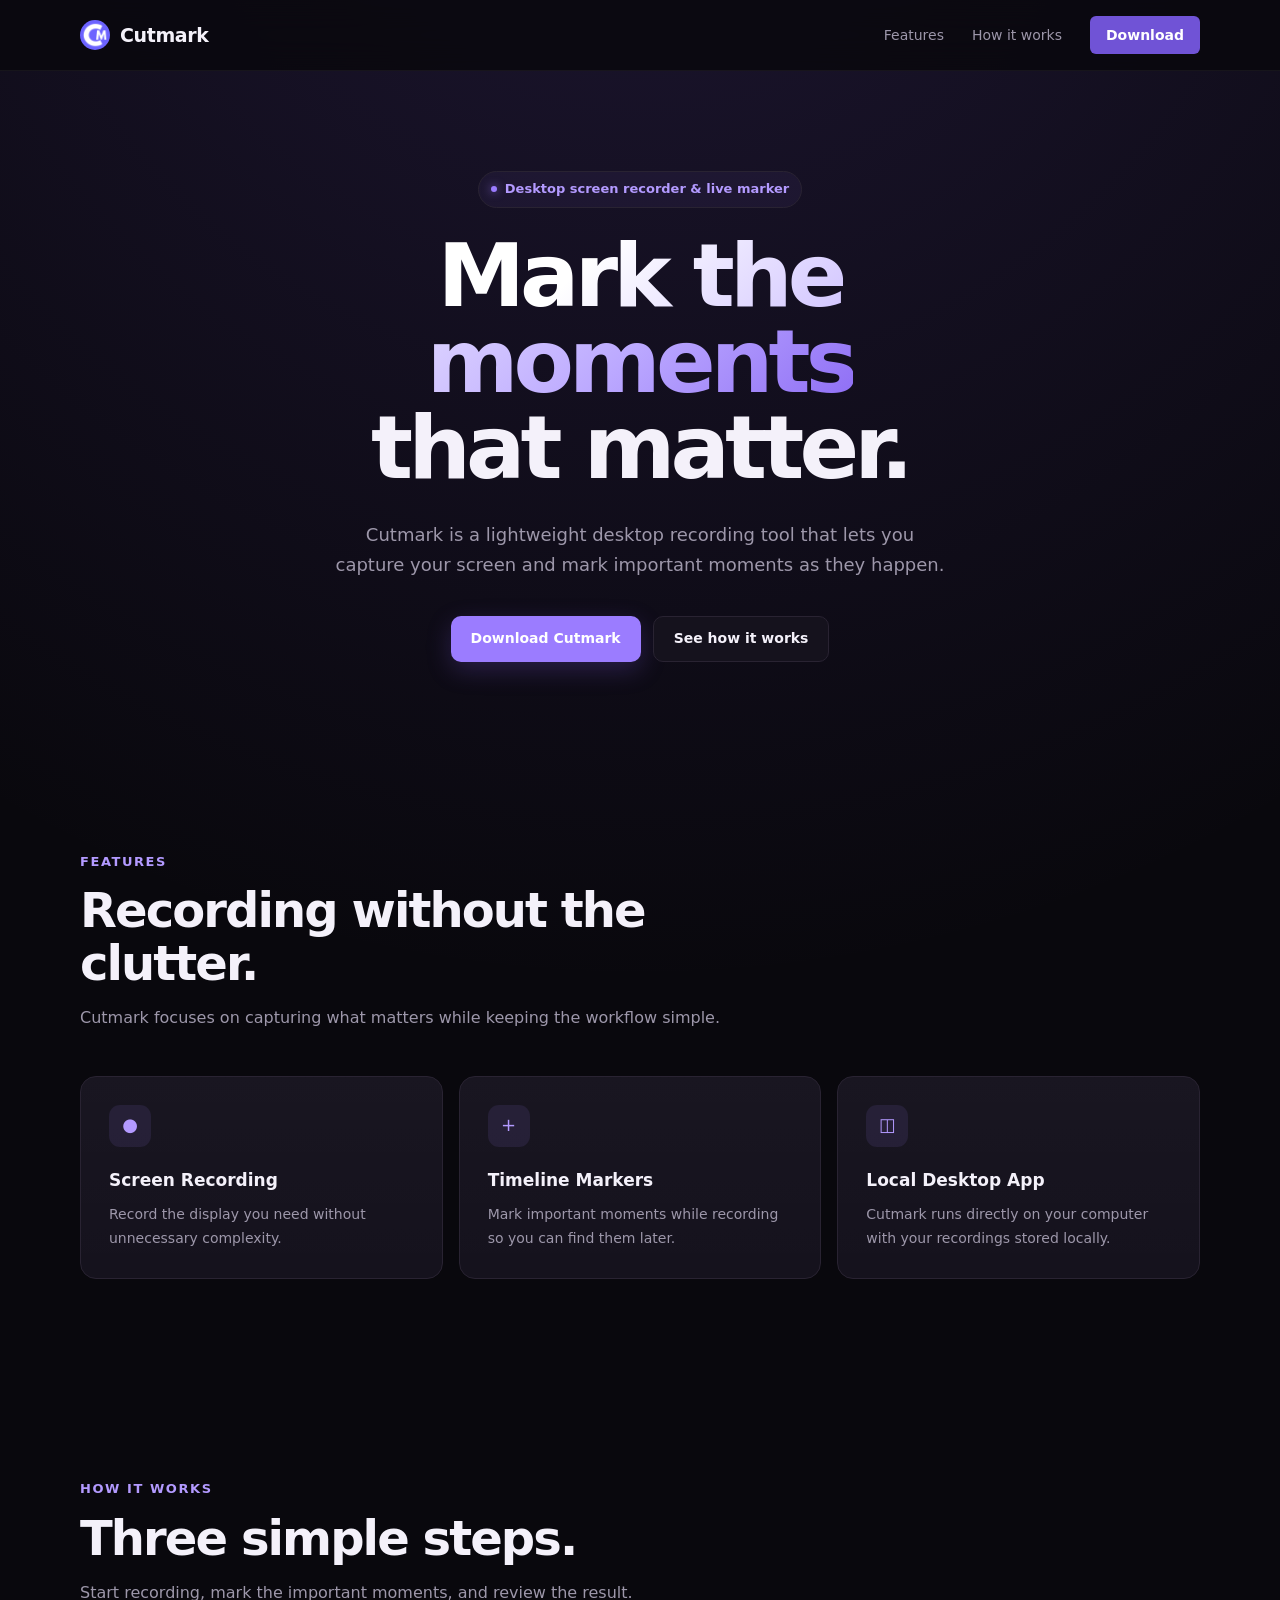
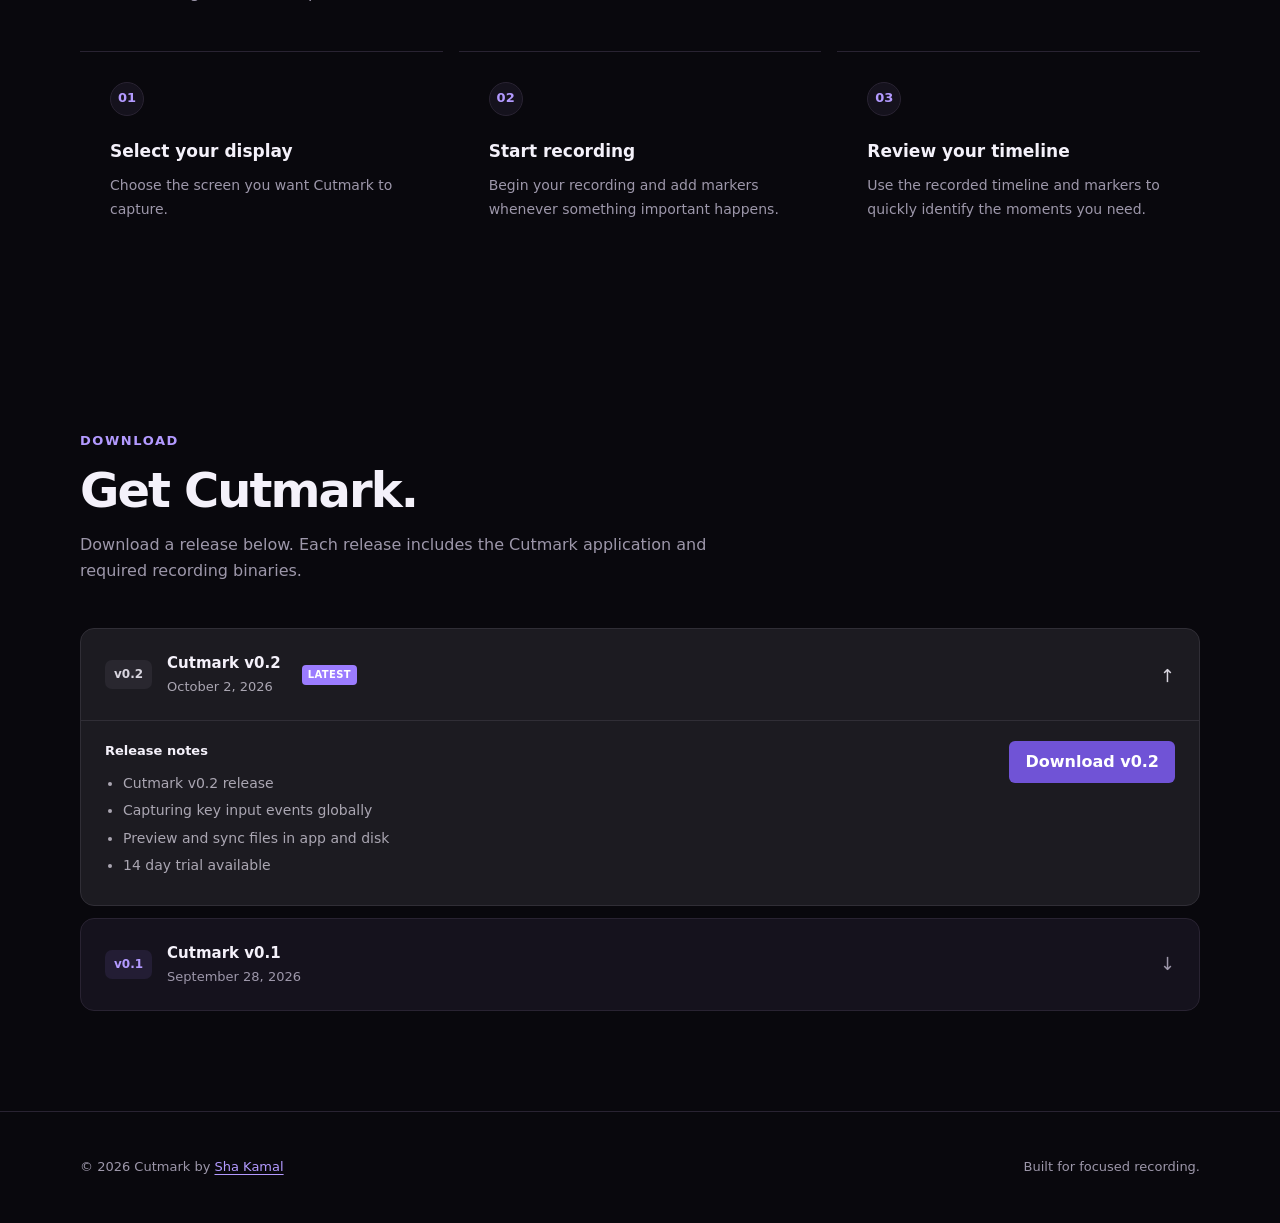
==== commit 5b9c39a2: "fix: fix syntax error in cutmark index.html" ====
--- a/cutmark/index.html
+++ b/cutmark/index.html
@@ -943,7 +943,7 @@
                     notes: [
                         "Cutmark v0.2 release",
                         "Capturing key input events globally",
-                        "Preview and sync files in app and disk"
+                        "Preview and sync files in app and disk",
                         "14 day trial available",
                     ],
                 },
